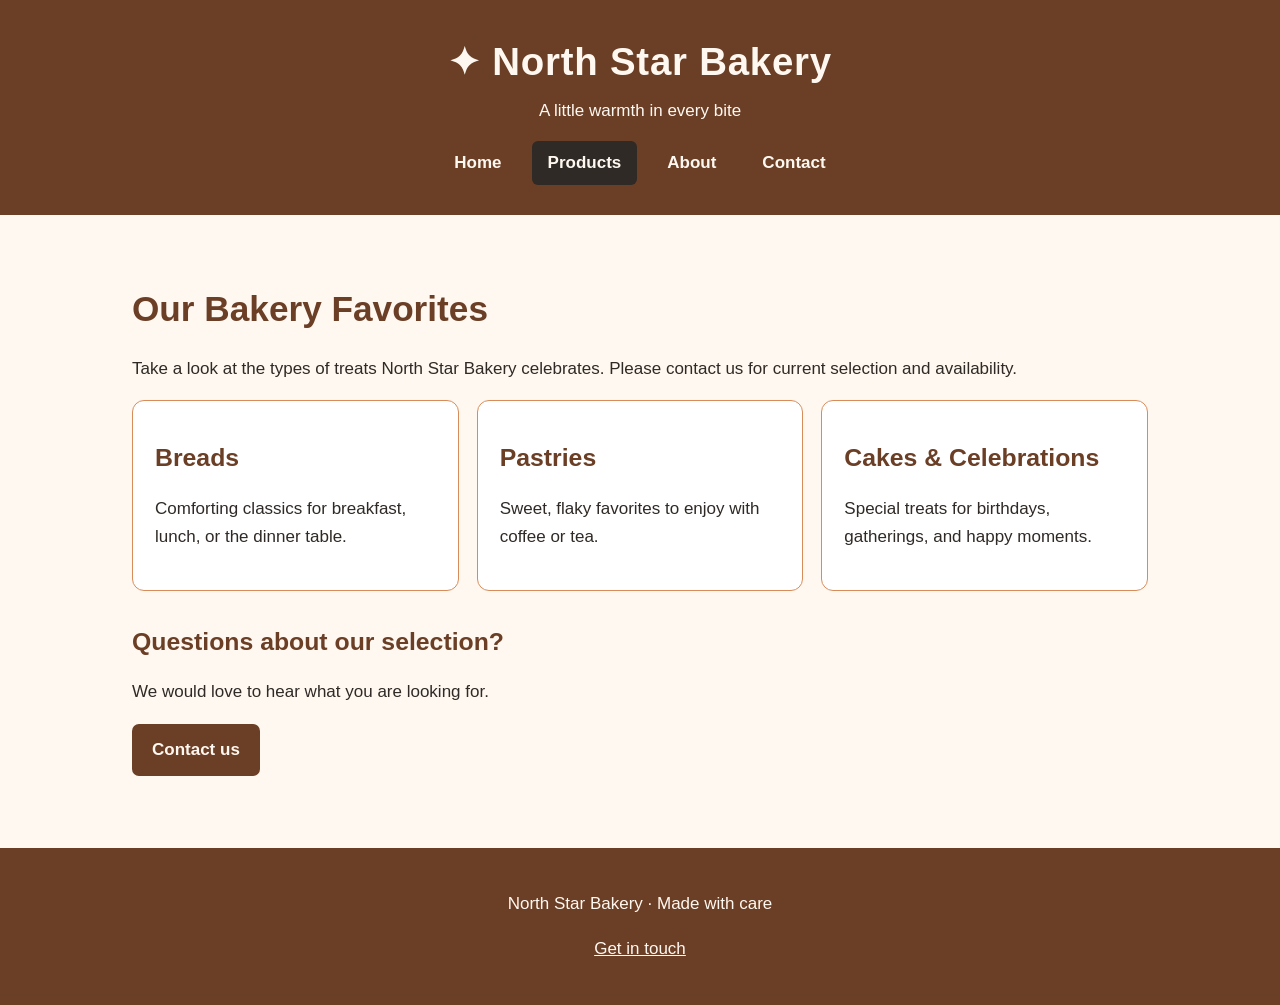
==== products.html @ e0532098 "Add files via upload" ====
<!DOCTYPE html>
<html lang="en"><head><meta charset="UTF-8"><meta name="viewport" content="width=device-width, initial-scale=1"><meta name="description" content="North Star Bakery - fresh baked favorites and a welcoming neighborhood bakery."><title>Products | North Star Bakery</title><link rel="stylesheet" href="style.css"></head>
<body><header class="site-header"><p class="brand">✦ North Star Bakery</p><p class="tagline">A little warmth in every bite</p><nav class="nav" aria-label="Main navigation"><a href="index.html">Home</a>
<a href="products.html" aria-current="page">Products</a>
<a href="about.html">About</a>
<a href="contact.html">Contact</a></nav></header><main><h1>Our Bakery Favorites</h1><p>Take a look at the types of treats North Star Bakery celebrates. Please contact us for current selection and availability.</p><section class="cards" aria-label="Bakery product categories"><article class="card"><h2>Breads</h2><p>Comforting classics for breakfast, lunch, or the dinner table.</p></article><article class="card"><h2>Pastries</h2><p>Sweet, flaky favorites to enjoy with coffee or tea.</p></article><article class="card"><h2>Cakes &amp; Celebrations</h2><p>Special treats for birthdays, gatherings, and happy moments.</p></article></section><section class="section"><h2>Questions about our selection?</h2><p>We would love to hear what you are looking for.</p><a class="button" href="contact.html">Contact us</a></section></main><footer class="site-footer"><p>North Star Bakery · Made with care</p><p><a href="contact.html">Get in touch</a></p></footer></body></html>
---- style.css ----
/* North Star Bakery | Mobile-first design */
:root{--cream:#FFF8F0;--brown:#6B3E26;--peach:#D88C5A;--charcoal:#2F2A26}
*{box-sizing:border-box}html{scroll-behavior:smooth}body{margin:0;background:var(--cream);color:var(--charcoal);font:17px/1.65 Arial,sans-serif}a{color:var(--brown)}a:focus-visible,button:focus-visible,input:focus-visible,textarea:focus-visible{outline:3px solid var(--peach);outline-offset:3px}.site-header{background:var(--brown);color:var(--cream);padding:24px 18px;text-align:center}.brand{font-size:2rem;font-weight:700;letter-spacing:.02em;margin:0}.tagline{margin:4px 0 16px}.nav{display:flex;flex-direction:column;align-items:center;gap:8px}.nav a{color:var(--cream);text-decoration:none;font-weight:700;padding:8px 16px;border-radius:6px}.nav a:hover,.nav a[aria-current=page]{background:var(--charcoal)}main{max-width:1080px;margin:auto;padding:28px 18px 52px}h1,h2,h3{line-height:1.25;color:var(--brown)}h1{font-size:2.2rem}h2{font-size:1.55rem}.hero{padding:32px 22px;background:var(--peach);border-radius:14px;margin-bottom:32px}.hero h1{margin-top:0}.hero p{max-width:60ch}.button{display:inline-block;background:var(--brown);color:var(--cream);padding:12px 20px;text-decoration:none;border:0;border-radius:7px;font-weight:bold}.button:hover{background:var(--charcoal)}.cards{display:flex;flex-direction:column;gap:18px}.card{background:white;border:1px solid var(--peach);border-radius:12px;padding:22px;flex:1}.card h3{margin-top:0}.section{margin-top:36px}.note{border-left:5px solid var(--peach);padding:10px 18px;background:white}.site-footer{text-align:center;background:var(--brown);color:var(--cream);padding:25px 18px}.site-footer a{color:var(--cream)}form{max-width:680px}fieldset{border:2px solid var(--peach);border-radius:10px;padding:18px;margin-bottom:18px}legend{color:var(--brown);font-weight:700;padding:0 6px}label{display:block;font-weight:700;margin:14px 0 5px}input:not([type=checkbox]),select,textarea{display:block;width:100%;padding:12px;border:1px solid var(--brown);border-radius:6px;background:white;color:var(--charcoal);font:inherit}textarea{min-height:130px}button{font:inherit;cursor:pointer}.small{font-size:.93rem}img,video{max-width:100%;height:auto}@media(min-width:768px){.site-header{padding:30px}.nav{flex-direction:row;justify-content:center;flex-wrap:wrap;gap:14px}main{padding:48px 32px 72px}.hero{padding:56px 48px}.cards{flex-direction:row}.brand{font-size:2.4rem}}
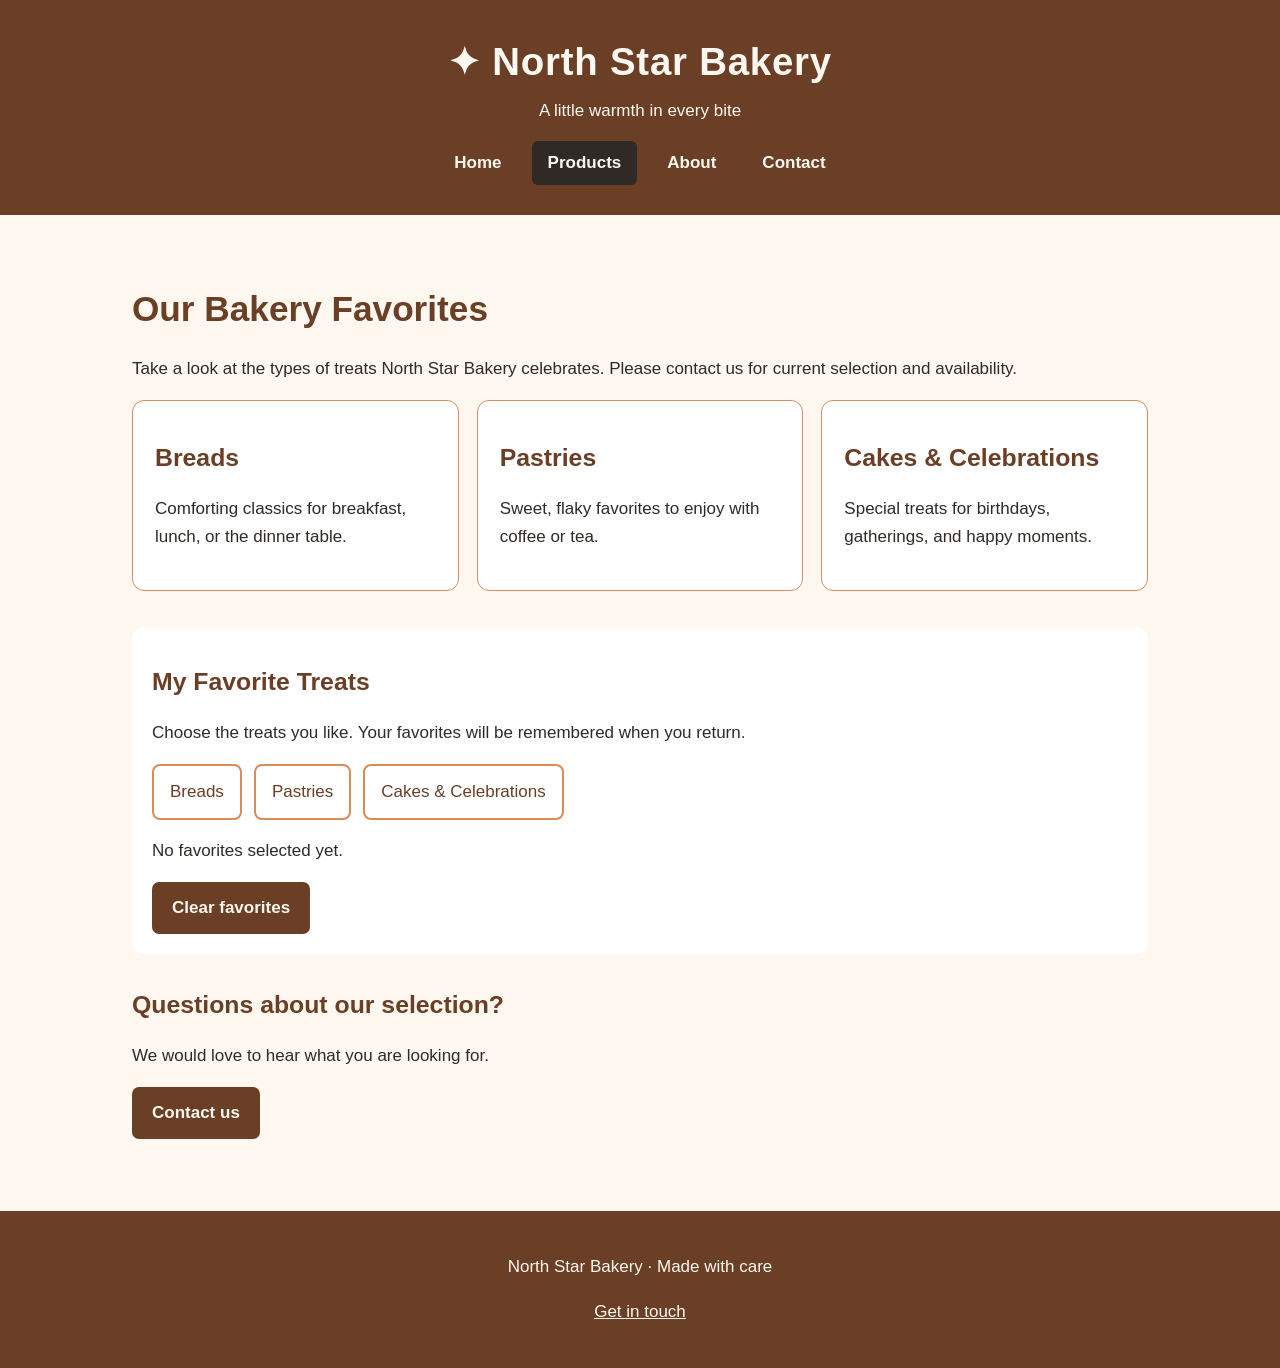
==== commit ee1f9e30: "Add files via upload" ====
--- a/products.html
+++ b/products.html
@@ -3,4 +3,4 @@
 <body><header class="site-header"><p class="brand">✦ North Star Bakery</p><p class="tagline">A little warmth in every bite</p><nav class="nav" aria-label="Main navigation"><a href="index.html">Home</a>
 <a href="products.html" aria-current="page">Products</a>
 <a href="about.html">About</a>
-<a href="contact.html">Contact</a></nav></header><main><h1>Our Bakery Favorites</h1><p>Take a look at the types of treats North Star Bakery celebrates. Please contact us for current selection and availability.</p><section class="cards" aria-label="Bakery product categories"><article class="card"><h2>Breads</h2><p>Comforting classics for breakfast, lunch, or the dinner table.</p></article><article class="card"><h2>Pastries</h2><p>Sweet, flaky favorites to enjoy with coffee or tea.</p></article><article class="card"><h2>Cakes &amp; Celebrations</h2><p>Special treats for birthdays, gatherings, and happy moments.</p></article></section><section class="section"><h2>Questions about our selection?</h2><p>We would love to hear what you are looking for.</p><a class="button" href="contact.html">Contact us</a></section></main><footer class="site-footer"><p>North Star Bakery · Made with care</p><p><a href="contact.html">Get in touch</a></p></footer></body></html>+<a href="contact.html">Contact</a></nav></header><main><h1>Our Bakery Favorites</h1><p>Take a look at the types of treats North Star Bakery celebrates. Please contact us for current selection and availability.</p><section class="cards" aria-label="Bakery product categories"><article class="card"><h2>Breads</h2><p>Comforting classics for breakfast, lunch, or the dinner table.</p></article><article class="card"><h2>Pastries</h2><p>Sweet, flaky favorites to enjoy with coffee or tea.</p></article><article class="card"><h2>Cakes &amp; Celebrations</h2><p>Special treats for birthdays, gatherings, and happy moments.</p></article></section><section class="section favorites-section" aria-labelledby="favorites-heading"><h2 id="favorites-heading">My Favorite Treats</h2><p>Choose the treats you like. Your favorites will be remembered when you return.</p><div id="favorite-options" class="favorite-options"></div><p id="favorites-summary" aria-live="polite">No favorites selected yet.</p><button type="button" class="button" id="clear-favorites">Clear favorites</button></section><section class="section"><h2>Questions about our selection?</h2><p>We would love to hear what you are looking for.</p><a class="button" href="contact.html">Contact us</a></section></main><footer class="site-footer"><p>North Star Bakery · Made with care</p><p><a href="contact.html">Get in touch</a></p></footer><script src="script.js" defer></script></body></html>
--- a/style.css
+++ b/style.css
@@ -1,3 +1,5 @@
 /* North Star Bakery | Mobile-first design */
 :root{--cream:#FFF8F0;--brown:#6B3E26;--peach:#D88C5A;--charcoal:#2F2A26}
-*{box-sizing:border-box}html{scroll-behavior:smooth}body{margin:0;background:var(--cream);color:var(--charcoal);font:17px/1.65 Arial,sans-serif}a{color:var(--brown)}a:focus-visible,button:focus-visible,input:focus-visible,textarea:focus-visible{outline:3px solid var(--peach);outline-offset:3px}.site-header{background:var(--brown);color:var(--cream);padding:24px 18px;text-align:center}.brand{font-size:2rem;font-weight:700;letter-spacing:.02em;margin:0}.tagline{margin:4px 0 16px}.nav{display:flex;flex-direction:column;align-items:center;gap:8px}.nav a{color:var(--cream);text-decoration:none;font-weight:700;padding:8px 16px;border-radius:6px}.nav a:hover,.nav a[aria-current=page]{background:var(--charcoal)}main{max-width:1080px;margin:auto;padding:28px 18px 52px}h1,h2,h3{line-height:1.25;color:var(--brown)}h1{font-size:2.2rem}h2{font-size:1.55rem}.hero{padding:32px 22px;background:var(--peach);border-radius:14px;margin-bottom:32px}.hero h1{margin-top:0}.hero p{max-width:60ch}.button{display:inline-block;background:var(--brown);color:var(--cream);padding:12px 20px;text-decoration:none;border:0;border-radius:7px;font-weight:bold}.button:hover{background:var(--charcoal)}.cards{display:flex;flex-direction:column;gap:18px}.card{background:white;border:1px solid var(--peach);border-radius:12px;padding:22px;flex:1}.card h3{margin-top:0}.section{margin-top:36px}.note{border-left:5px solid var(--peach);padding:10px 18px;background:white}.site-footer{text-align:center;background:var(--brown);color:var(--cream);padding:25px 18px}.site-footer a{color:var(--cream)}form{max-width:680px}fieldset{border:2px solid var(--peach);border-radius:10px;padding:18px;margin-bottom:18px}legend{color:var(--brown);font-weight:700;padding:0 6px}label{display:block;font-weight:700;margin:14px 0 5px}input:not([type=checkbox]),select,textarea{display:block;width:100%;padding:12px;border:1px solid var(--brown);border-radius:6px;background:white;color:var(--charcoal);font:inherit}textarea{min-height:130px}button{font:inherit;cursor:pointer}.small{font-size:.93rem}img,video{max-width:100%;height:auto}@media(min-width:768px){.site-header{padding:30px}.nav{flex-direction:row;justify-content:center;flex-wrap:wrap;gap:14px}main{padding:48px 32px 72px}.hero{padding:56px 48px}.cards{flex-direction:row}.brand{font-size:2.4rem}}+*{box-sizing:border-box}html{scroll-behavior:smooth}body{margin:0;background:var(--cream);color:var(--charcoal);font:17px/1.65 Arial,sans-serif}a{color:var(--brown)}a:focus-visible,button:focus-visible,input:focus-visible,textarea:focus-visible{outline:3px solid var(--peach);outline-offset:3px}.site-header{background:var(--brown);color:var(--cream);padding:24px 18px;text-align:center}.brand{font-size:2rem;font-weight:700;letter-spacing:.02em;margin:0}.tagline{margin:4px 0 16px}.nav{display:flex;flex-direction:column;align-items:center;gap:8px}.nav a{color:var(--cream);text-decoration:none;font-weight:700;padding:8px 16px;border-radius:6px}.nav a:hover,.nav a[aria-current=page]{background:var(--charcoal)}main{max-width:1080px;margin:auto;padding:28px 18px 52px}h1,h2,h3{line-height:1.25;color:var(--brown)}h1{font-size:2.2rem}h2{font-size:1.55rem}.hero{padding:32px 22px;background:var(--peach);border-radius:14px;margin-bottom:32px}.hero h1{margin-top:0}.hero p{max-width:60ch}.button{display:inline-block;background:var(--brown);color:var(--cream);padding:12px 20px;text-decoration:none;border:0;border-radius:7px;font-weight:bold}.button:hover{background:var(--charcoal)}.cards{display:flex;flex-direction:column;gap:18px}.card{background:white;border:1px solid var(--peach);border-radius:12px;padding:22px;flex:1}.card h3{margin-top:0}.section{margin-top:36px}.note{border-left:5px solid var(--peach);padding:10px 18px;background:white}.site-footer{text-align:center;background:var(--brown);color:var(--cream);padding:25px 18px}.site-footer a{color:var(--cream)}form{max-width:680px}fieldset{border:2px solid var(--peach);border-radius:10px;padding:18px;margin-bottom:18px}legend{color:var(--brown);font-weight:700;padding:0 6px}label{display:block;font-weight:700;margin:14px 0 5px}input:not([type=checkbox]),select,textarea{display:block;width:100%;padding:12px;border:1px solid var(--brown);border-radius:6px;background:white;color:var(--charcoal);font:inherit}textarea{min-height:130px}button{font:inherit;cursor:pointer}.small{font-size:.93rem}img,video{max-width:100%;height:auto}@media(min-width:768px){.site-header{padding:30px}.nav{flex-direction:row;justify-content:center;flex-wrap:wrap;gap:14px}main{padding:48px 32px 72px}.hero{padding:56px 48px}.cards{flex-direction:row}.brand{font-size:2.4rem}}
+/* Touchstone 4 interactive additions */
+.favorite-options{display:flex;flex-wrap:wrap;gap:12px;margin:16px 0}.favorite-button{background:#fff;color:var(--brown);border:2px solid var(--peach);border-radius:8px;padding:12px 16px}.favorite-button[aria-pressed="true"]{background:var(--brown);color:#fff;border-color:var(--brown)}.field-error{display:block;min-height:1.3em;color:#a12626;font-size:.9rem;margin-top:4px}input[aria-invalid="true"],textarea[aria-invalid="true"]{border:2px solid #a12626}#form-status{font-weight:bold}.favorites-section{padding:20px;background:#fff;border-radius:12px}
